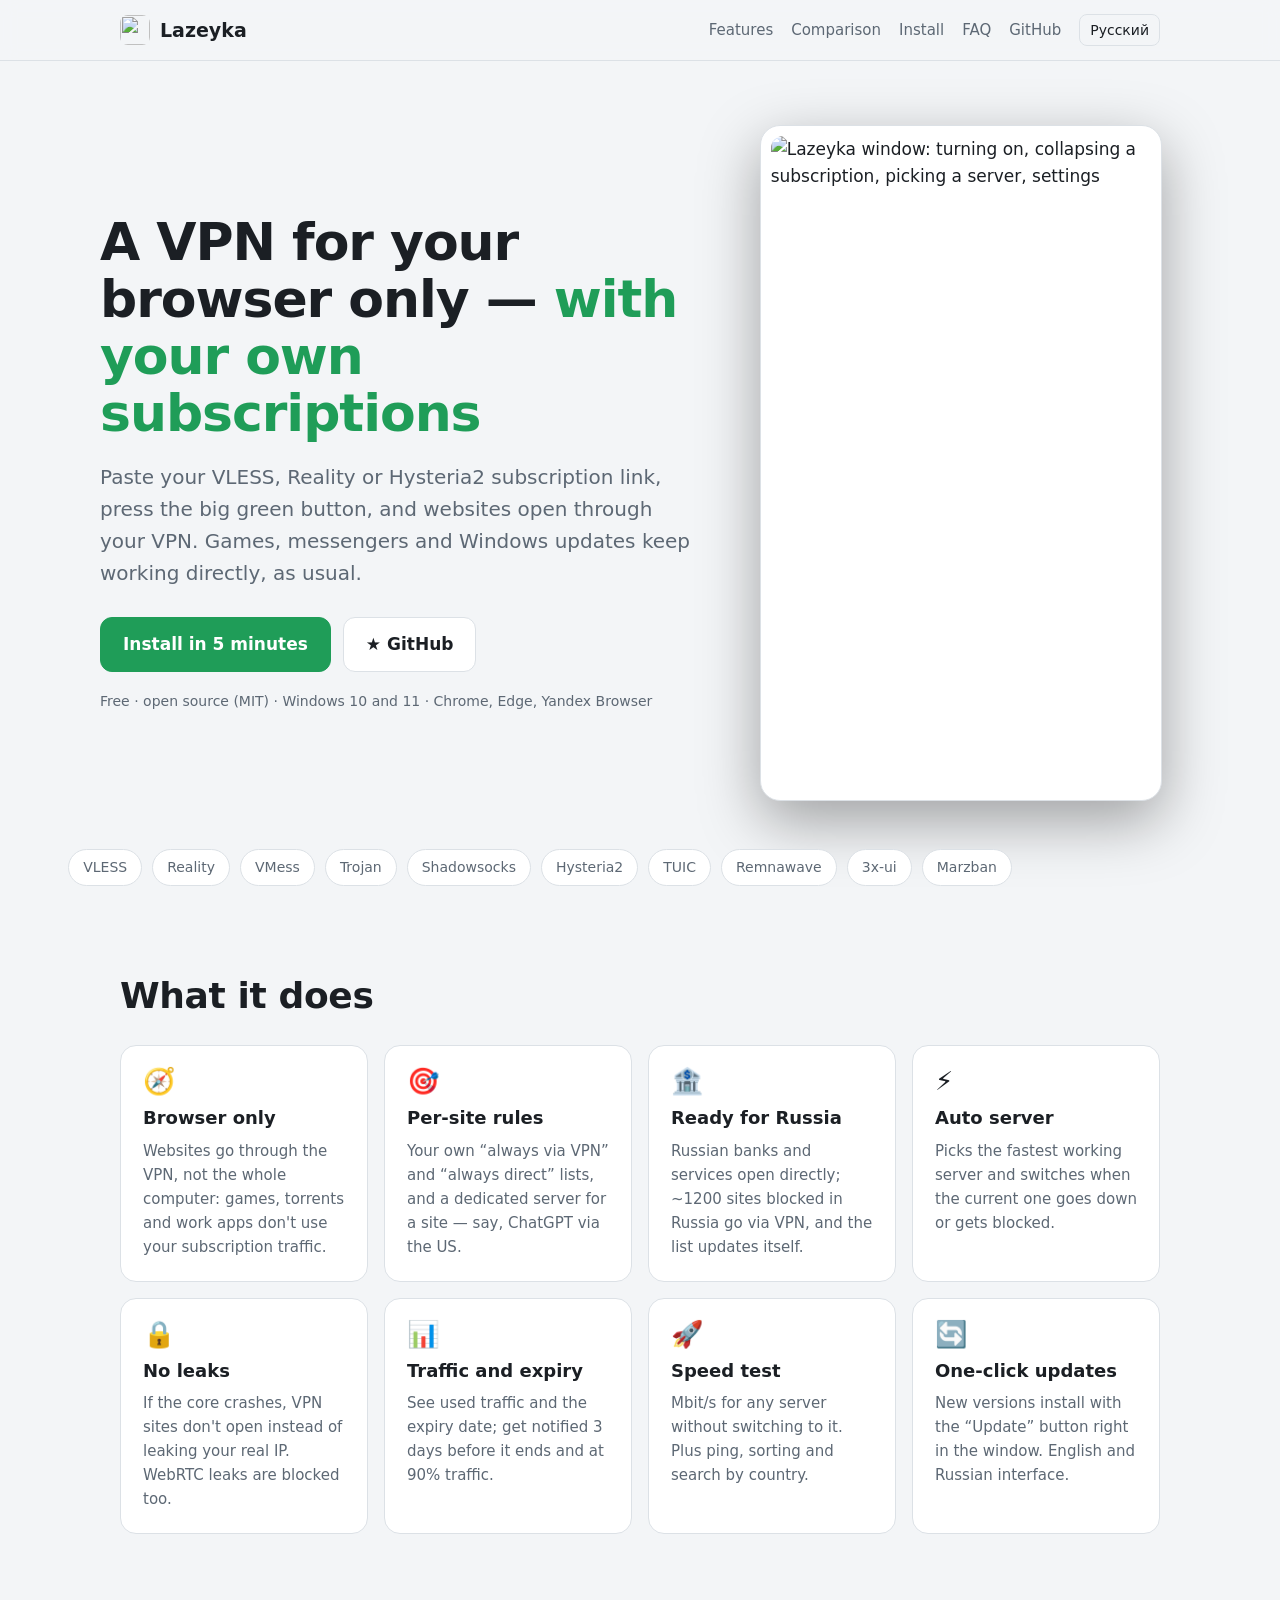
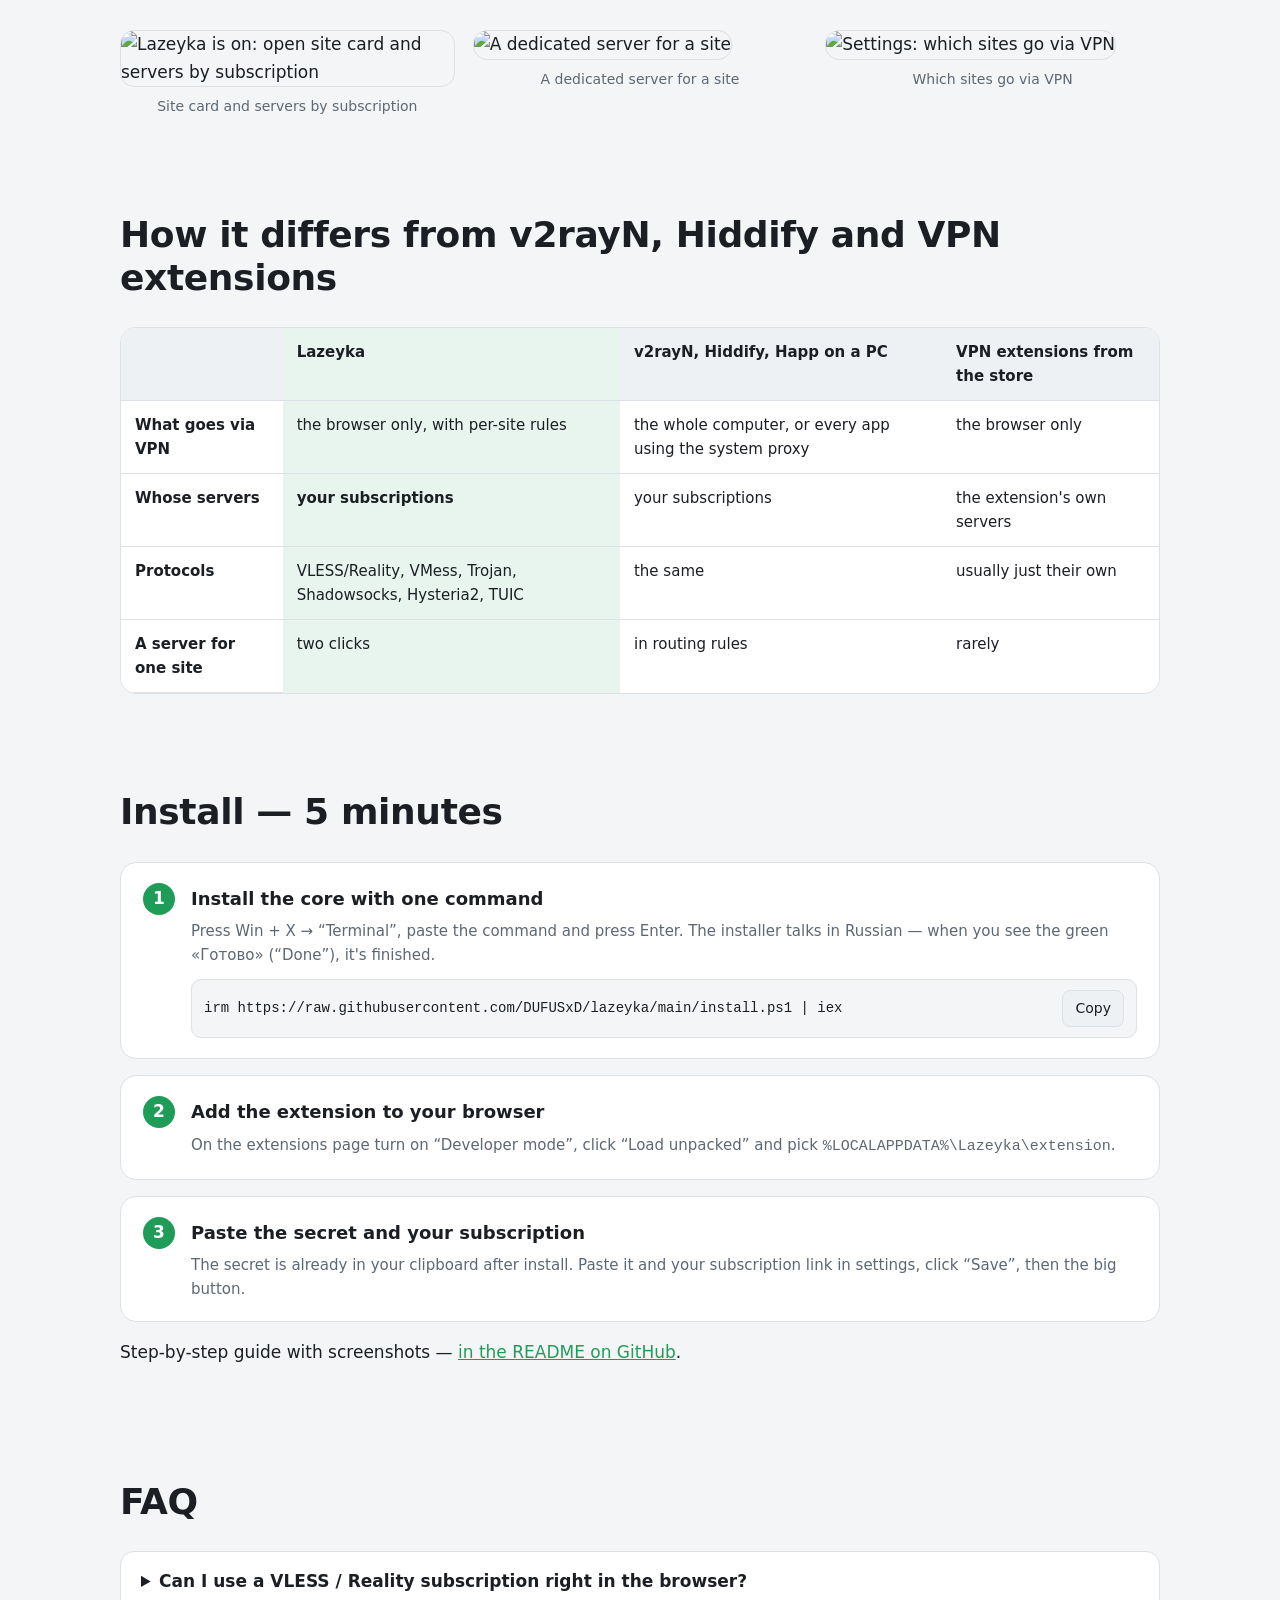
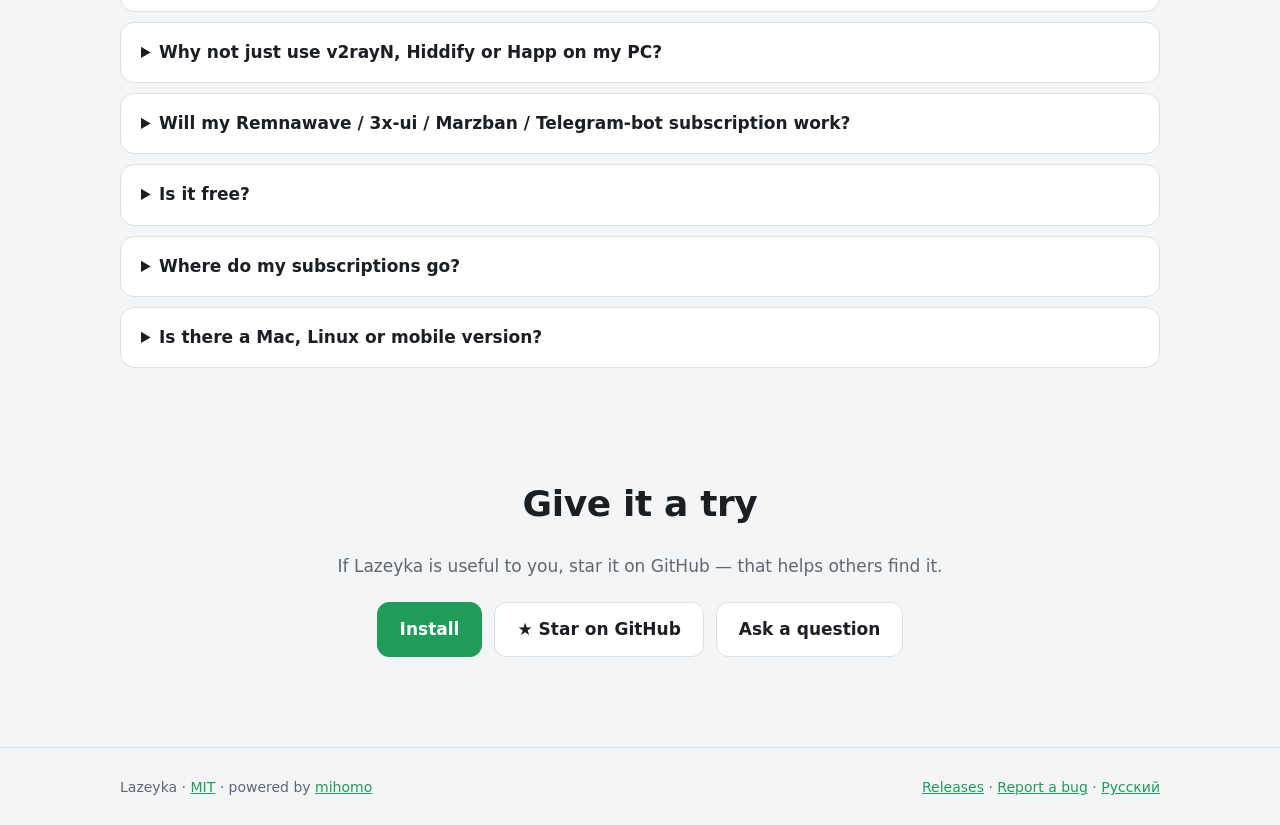
==== site/en/index.html @ 2f0a45fd "Витрина: сайт на GitHub Pages, README на английском, свежие скриншоты и GIF, лицензия MIT, формы для" ====
<!doctype html>
<html lang="en">
<head>
<meta charset="utf-8">
<meta name="viewport" content="width=device-width, initial-scale=1">
<title>Lazeyka — a browser-only VPN with your own VLESS, Reality, Hysteria2 subscriptions</title>
<meta name="description" content="Free extension for Chrome, Edge and Yandex Browser: a VPN for the browser only, through your own VLESS/Reality, VMess, Trojan, Shadowsocks or Hysteria2 subscription on the mihomo core, with per-site rules.">
<link rel="canonical" href="https://dufusxd.github.io/lazeyka/en/">
<link rel="alternate" hreflang="ru" href="https://dufusxd.github.io/lazeyka/">
<link rel="alternate" hreflang="en" href="https://dufusxd.github.io/lazeyka/en/">
<link rel="alternate" hreflang="x-default" href="https://dufusxd.github.io/lazeyka/">
<link rel="icon" href="../images/icon128.png">
<meta name="theme-color" content="#14171c">
<meta property="og:type" content="website">
<meta property="og:locale" content="en_US">
<meta property="og:site_name" content="Lazeyka">
<meta property="og:title" content="Lazeyka — a browser-only VPN with your own subscriptions">
<meta property="og:description" content="Paste your VLESS/Reality subscription link, press the button — websites go through your VPN while everything else on the computer stays direct.">
<meta property="og:url" content="https://dufusxd.github.io/lazeyka/en/">
<meta property="og:image" content="https://dufusxd.github.io/lazeyka/images/hero.png">
<meta name="twitter:card" content="summary_large_image">
<link rel="stylesheet" href="../style.css">
<script type="application/ld+json">
{
  "@context": "https://schema.org",
  "@type": "SoftwareApplication",
  "name": "Lazeyka",
  "alternateName": "Лазейка",
  "description": "A browser-only VPN through your own VLESS/Reality, VMess, Trojan, Shadowsocks and Hysteria2 subscriptions on the mihomo core, with per-site rules.",
  "applicationCategory": "BrowserApplication",
  "operatingSystem": "Windows 10, Windows 11",
  "url": "https://dufusxd.github.io/lazeyka/en/",
  "downloadUrl": "https://github.com/DUFUSxD/lazeyka",
  "license": "https://opensource.org/licenses/MIT",
  "inLanguage": ["en", "ru"],
  "offers": { "@type": "Offer", "price": "0", "priceCurrency": "USD" },
  "screenshot": "https://dufusxd.github.io/lazeyka/images/main-en.png"
}
</script>
<script type="application/ld+json">
{
  "@context": "https://schema.org",
  "@type": "FAQPage",
  "mainEntity": [
    { "@type": "Question", "name": "Can I use a VLESS / Reality subscription right in the browser?",
      "acceptedAnswer": { "@type": "Answer", "text": "Yes. Browsers can't speak VLESS, so a small mihomo core runs next to the browser and the Lazeyka extension controls it. One command to install, everything else in the extension window." } },
    { "@type": "Question", "name": "Why not just use v2rayN, Hiddify or Happ on my PC?",
      "acceptedAnswer": { "@type": "Answer", "text": "With Lazeyka only the browser goes through the VPN: games, torrents, Windows updates and work apps stay direct and don't use your subscription traffic, and you can pick a server per site." } },
    { "@type": "Question", "name": "Will my Remnawave / 3x-ui / Marzban subscription work?",
      "acceptedAnswer": { "@type": "Answer", "text": "Yes — any https:// subscription link in Clash/mihomo or base64 format. With a device limit, Lazeyka counts as a separate device." } },
    { "@type": "Question", "name": "Is it free?",
      "acceptedAnswer": { "@type": "Answer", "text": "Yes, Lazeyka is free and open source (MIT). You only pay for your subscription." } },
    { "@type": "Question", "name": "Where do my subscriptions go?",
      "acceptedAnswer": { "@type": "Answer", "text": "Nowhere: they stay in your browser and in the core on your computer. Lazeyka has no servers, accounts or telemetry." } }
  ]
}
</script>
</head>
<body>
<header class="top">
  <div class="wrap">
    <a class="brand" href="./"><img src="../images/icon128.png" alt="">Lazeyka</a>
    <nav class="nav" aria-label="Sections">
      <a href="#features">Features</a>
      <a href="#compare">Comparison</a>
      <a href="#install">Install</a>
      <a href="#faq">FAQ</a>
      <a href="https://github.com/DUFUSxD/lazeyka">GitHub</a>
    </nav>
    <a class="lang" href="../" hreflang="ru" lang="ru">Русский</a>
  </div>
</header>

<main>
  <div class="wrap hero">
    <div>
      <h1>A VPN for your browser only — <span>with your own subscriptions</span></h1>
      <p class="lead">Paste your VLESS, Reality or Hysteria2 subscription link, press the big green button, and websites open through your VPN. Games, messengers and Windows updates keep working directly, as usual.</p>
      <div class="cta">
        <a class="btn primary" href="#install">Install in 5 minutes</a>
        <a class="btn" href="https://github.com/DUFUSxD/lazeyka">★ GitHub</a>
      </div>
      <p class="facts">Free · open source (MIT) · Windows 10 and 11 · Chrome, Edge, Yandex Browser</p>
    </div>
    <div class="shot"><img src="../images/demo-en.gif" width="420" height="723" alt="Lazeyka window: turning on, collapsing a subscription, picking a server, settings"></div>
  </div>

  <ul class="wrap protocols" aria-label="Supported">
    <li>VLESS</li><li>Reality</li><li>VMess</li><li>Trojan</li><li>Shadowsocks</li><li>Hysteria2</li><li>TUIC</li>
    <li>Remnawave</li><li>3x-ui</li><li>Marzban</li>
  </ul>

  <section id="features">
    <div class="wrap">
      <h2>What it does</h2>
      <div class="grid">
        <div class="card"><div class="ico">🧭</div><h3>Browser only</h3><p>Websites go through the VPN, not the whole computer: games, torrents and work apps don't use your subscription traffic.</p></div>
        <div class="card"><div class="ico">🎯</div><h3>Per-site rules</h3><p>Your own “always via VPN” and “always direct” lists, and a dedicated server for a site — say, ChatGPT via the US.</p></div>
        <div class="card"><div class="ico">🏦</div><h3>Ready for Russia</h3><p>Russian banks and services open directly; ~1200 sites blocked in Russia go via VPN, and the list updates itself.</p></div>
        <div class="card"><div class="ico">⚡</div><h3>Auto server</h3><p>Picks the fastest working server and switches when the current one goes down or gets blocked.</p></div>
        <div class="card"><div class="ico">🔒</div><h3>No leaks</h3><p>If the core crashes, VPN sites don't open instead of leaking your real IP. WebRTC leaks are blocked too.</p></div>
        <div class="card"><div class="ico">📊</div><h3>Traffic and expiry</h3><p>See used traffic and the expiry date; get notified 3 days before it ends and at 90% traffic.</p></div>
        <div class="card"><div class="ico">🚀</div><h3>Speed test</h3><p>Mbit/s for any server without switching to it. Plus ping, sorting and search by country.</p></div>
        <div class="card"><div class="ico">🔄</div><h3>One-click updates</h3><p>New versions install with the “Update” button right in the window. English and Russian interface.</p></div>
      </div>
    </div>
  </section>

  <section>
    <div class="wrap gallery">
      <figure><img src="../images/main-en.png" width="720" height="1300" alt="Lazeyka is on: open site card and servers by subscription" loading="lazy"><figcaption>Site card and servers by subscription</figcaption></figure>
      <figure><img src="../images/site-server-en.png" width="720" height="1300" alt="A dedicated server for a site" loading="lazy"><figcaption>A dedicated server for a site</figcaption></figure>
      <figure><img src="../images/settings-rules-en.png" width="720" height="1210" alt="Settings: which sites go via VPN" loading="lazy"><figcaption>Which sites go via VPN</figcaption></figure>
    </div>
  </section>

  <section id="compare">
    <div class="wrap">
      <h2>How it differs from v2rayN, Hiddify and VPN extensions</h2>
      <div class="table-wrap">
        <table>
          <thead><tr><th></th><th>Lazeyka</th><th>v2rayN, Hiddify, Happ on a PC</th><th>VPN extensions from the store</th></tr></thead>
          <tbody>
            <tr><th>What goes via VPN</th><td>the browser only, with per-site rules</td><td>the whole computer, or every app using the system proxy</td><td>the browser only</td></tr>
            <tr><th>Whose servers</th><td><b>your subscriptions</b></td><td>your subscriptions</td><td>the extension's own servers</td></tr>
            <tr><th>Protocols</th><td>VLESS/Reality, VMess, Trojan, Shadowsocks, Hysteria2, TUIC</td><td>the same</td><td>usually just their own</td></tr>
            <tr><th>A server for one site</th><td>two clicks</td><td>in routing rules</td><td>rarely</td></tr>
          </tbody>
        </table>
      </div>
    </div>
  </section>

  <section id="install">
    <div class="wrap">
      <h2>Install — 5 minutes</h2>
      <ol class="steps">
        <li><h3>Install the core with one command</h3><p>Press Win + X → “Terminal”, paste the command and press Enter. The installer talks in Russian — when you see the green «Готово» (“Done”), it's finished.</p>
          <div class="cmd"><code id="cmd">irm https://raw.githubusercontent.com/DUFUSxD/lazeyka/main/install.ps1 | iex</code><button type="button" data-copy="cmd">Copy</button></div></li>
        <li><h3>Add the extension to your browser</h3><p>On the extensions page turn on “Developer mode”, click “Load unpacked” and pick <code>%LOCALAPPDATA%\Lazeyka\extension</code>.</p></li>
        <li><h3>Paste the secret and your subscription</h3><p>The secret is already in your clipboard after install. Paste it and your subscription link in settings, click “Save”, then the big button.</p></li>
      </ol>
      <p>Step-by-step guide with screenshots — <a href="https://github.com/DUFUSxD/lazeyka/blob/main/README.en.md#install--5-minutes">in the README on GitHub</a>.</p>
    </div>
  </section>

  <section id="faq" class="faq">
    <div class="wrap">
      <h2>FAQ</h2>
      <details><summary>Can I use a VLESS / Reality subscription right in the browser?</summary><p>Yes. Browsers can't speak VLESS — extensions only get HTTP and SOCKS proxies — so a small mihomo core runs next to the browser and Lazeyka controls it. One command to install, everything else in the extension window.</p></details>
      <details><summary>Why not just use v2rayN, Hiddify or Happ on my PC?</summary><p>With Lazeyka only the browser goes through the VPN: games, torrents, Windows updates and work apps stay direct and don't eat your subscription traffic, and you can pick a server per site.</p></details>
      <details><summary>Will my Remnawave / 3x-ui / Marzban / Telegram-bot subscription work?</summary><p>Yes — any https:// subscription link in Clash/mihomo (YAML) format or as a base64 list of keys. With a device limit, Lazeyka counts as a separate device, like a phone.</p></details>
      <details><summary>Is it free?</summary><p>Yes, Lazeyka is free and open source (MIT). You only pay for your subscription to whoever provides it.</p></details>
      <details><summary>Where do my subscriptions go?</summary><p>Nowhere: they stay in your browser and in the core on your computer. Lazeyka has no servers, accounts or telemetry.</p></details>
      <details><summary>Is there a Mac, Linux or mobile version?</summary><p>Not yet — Windows 10/11 and Chromium browsers only: Chrome, Edge, Yandex Browser, Brave.</p></details>
    </div>
  </section>

  <div class="wrap final">
    <h2>Give it a try</h2>
    <p>If Lazeyka is useful to you, star it on GitHub — that helps others find it.</p>
    <div class="cta">
      <a class="btn primary" href="#install">Install</a>
      <a class="btn" href="https://github.com/DUFUSxD/lazeyka">★ Star on GitHub</a>
      <a class="btn" href="https://github.com/DUFUSxD/lazeyka/discussions">Ask a question</a>
    </div>
  </div>
</main>

<footer>
  <div class="wrap">
    <span>Lazeyka · <a href="https://github.com/DUFUSxD/lazeyka/blob/main/LICENSE">MIT</a> · powered by <a href="https://github.com/MetaCubeX/mihomo">mihomo</a></span>
    <span><a href="https://github.com/DUFUSxD/lazeyka/releases">Releases</a> · <a href="https://github.com/DUFUSxD/lazeyka/issues">Report a bug</a> · <a href="../" hreflang="ru">Русский</a></span>
  </div>
</footer>
<script>
  for (const b of document.querySelectorAll('[data-copy]')) {
    b.onclick = () => navigator.clipboard.writeText(document.getElementById(b.dataset.copy).textContent)
      .then(() => { b.textContent = 'Copied ✓'; setTimeout(() => { b.textContent = 'Copy'; }, 2000); });
  }
</script>
</body>
</html>
---- site/style.css ----
/* Сайт проекта (GitHub Pages). Цвета — те же, что в окне расширения. */
:root {
  --bg: #14171c; --card: #1d2229; --card-2: #252b33; --text: #e9ecef; --muted: #98a2ad; --border: #2e353e;
  --accent: #2fb36b; --accent-2: #1f8f52; --accent-soft: rgba(47, 179, 107, .14); --warn: #f0b44c;
  color-scheme: dark;
}
@media (prefers-color-scheme: light) {
  :root {
    --bg: #f3f5f7; --card: #fff; --card-2: #eef1f4; --text: #1b1f24; --muted: #5d6874; --border: #dce1e6;
    --accent: #1f9d58; --accent-2: #17804a; --accent-soft: rgba(31, 157, 88, .1); --warn: #a86b00;
    color-scheme: light;
  }
}
* { box-sizing: border-box; }
html { scroll-behavior: smooth; }
body { margin: 0; background: var(--bg); color: var(--text); font: 17px/1.6 system-ui, "Segoe UI", Roboto, sans-serif; }
a { color: var(--accent); }
img { max-width: 100%; height: auto; }
code, pre { font-family: ui-monospace, Consolas, monospace; }
.wrap { max-width: 1080px; margin: 0 auto; padding: 0 20px; }

.top { position: sticky; top: 0; z-index: 5; background: color-mix(in srgb, var(--bg) 88%, transparent); backdrop-filter: blur(8px); border-bottom: 1px solid var(--border); }
.top .wrap { display: flex; align-items: center; gap: 18px; height: 60px; }
.brand { display: flex; align-items: center; gap: 10px; color: var(--text); font-weight: 700; font-size: 19px; text-decoration: none; }
.brand img { width: 30px; height: 30px; border-radius: 8px; }
.nav { display: flex; gap: 18px; margin-left: auto; font-size: 15px; }
.nav a { color: var(--muted); text-decoration: none; }
.nav a:hover { color: var(--text); }
.lang { font-size: 14px; padding: 4px 10px; border: 1px solid var(--border); border-radius: 8px; color: var(--text); text-decoration: none; }
@media (max-width: 760px) { .nav { display: none; } .lang { margin-left: auto; } }

.hero { display: grid; grid-template-columns: minmax(0, 1.15fr) minmax(0, .85fr); gap: 48px; align-items: center; padding: 64px 0 40px; }
.hero h1 { margin: 0 0 18px; font-size: clamp(32px, 5vw, 52px); line-height: 1.1; letter-spacing: -.02em; }
.hero h1 span { color: var(--accent); }
.lead { margin: 0 0 28px; font-size: 20px; color: var(--muted); }
.cta { display: flex; flex-wrap: wrap; gap: 12px; margin-bottom: 18px; }
.btn { display: inline-flex; align-items: center; gap: 8px; padding: 13px 22px; border-radius: 12px; font-weight: 600; text-decoration: none; border: 1px solid var(--border); color: var(--text); background: var(--card); }
.btn.primary { background: var(--accent); border-color: var(--accent); color: #fff; }
.btn.primary:hover { background: var(--accent-2); }
.btn:hover { border-color: var(--accent); }
.facts { margin: 0; font-size: 14px; color: var(--muted); }
.shot { justify-self: center; padding: 10px; border-radius: 20px; background: var(--card); border: 1px solid var(--border); box-shadow: 0 20px 60px rgba(0, 0, 0, .35); }
.shot img { display: block; border-radius: 12px; width: 380px; }
@media (max-width: 860px) { .hero { grid-template-columns: minmax(0, 1fr); padding-top: 36px; } .shot img { width: 100%; max-width: 380px; } }

.protocols { display: flex; flex-wrap: wrap; justify-content: center; gap: 10px; padding: 8px 0 40px; margin: 0; list-style: none; }
.protocols li { padding: 6px 14px; border-radius: 999px; background: var(--card); border: 1px solid var(--border); font-size: 14px; color: var(--muted); }

section { padding: 48px 0; }
h2 { margin: 0 0 28px; font-size: clamp(26px, 3.4vw, 36px); line-height: 1.2; letter-spacing: -.01em; }
.grid { display: grid; grid-template-columns: repeat(auto-fill, minmax(240px, 1fr)); gap: 16px; }
.card { padding: 22px; border-radius: 16px; background: var(--card); border: 1px solid var(--border); }
.card h3 { margin: 10px 0 6px; font-size: 18px; }
.card p { margin: 0; font-size: 15px; color: var(--muted); }
.ico { font-size: 26px; line-height: 1; }

.gallery { display: grid; grid-template-columns: repeat(3, 1fr); gap: 18px; align-items: start; }
.gallery figure { margin: 0; }
.gallery img { border-radius: 14px; border: 1px solid var(--border); }
.gallery figcaption { margin-top: 8px; font-size: 14px; color: var(--muted); text-align: center; }
@media (max-width: 760px) { .gallery { grid-template-columns: 1fr; max-width: 380px; margin: 0 auto; } }

.table-wrap { overflow-x: auto; border-radius: 16px; border: 1px solid var(--border); }
table { width: 100%; border-collapse: collapse; font-size: 15px; background: var(--card); }
th, td { padding: 12px 14px; text-align: left; vertical-align: top; border-bottom: 1px solid var(--border); }
thead th { background: var(--card-2); }
td:nth-child(2), th:nth-child(2) { background: var(--accent-soft); }
tr:last-child td { border-bottom: 0; }

.steps { counter-reset: s; display: grid; grid-template-columns: minmax(0, 1fr); gap: 16px; padding: 0; margin: 0; list-style: none; }
.steps p code { overflow-wrap: anywhere; }
.steps li { counter-increment: s; position: relative; padding: 20px 22px 20px 70px; border-radius: 16px; background: var(--card); border: 1px solid var(--border); }
.steps li::before { content: counter(s); position: absolute; left: 22px; top: 20px; width: 32px; height: 32px; border-radius: 50%; display: grid; place-items: center; background: var(--accent); color: #fff; font-weight: 700; }
.steps h3 { margin: 2px 0 6px; font-size: 18px; }
.steps p { margin: 0; color: var(--muted); font-size: 15px; }
.cmd { display: flex; align-items: center; gap: 10px; margin-top: 12px; padding: 10px 12px; border-radius: 10px; background: var(--bg); border: 1px solid var(--border); }
.cmd code { flex: 1; min-width: 0; overflow-x: auto; white-space: nowrap; font-size: 14px; }
.cmd button { flex: none; padding: 6px 12px; border-radius: 8px; border: 1px solid var(--border); background: var(--card-2); color: var(--text); font: inherit; font-size: 14px; cursor: pointer; }
.cmd button:hover { border-color: var(--accent); }

.faq details { padding: 16px 20px; border-radius: 14px; background: var(--card); border: 1px solid var(--border); margin-bottom: 10px; }
.faq summary { cursor: pointer; font-weight: 600; }
.faq details p { margin: 10px 0 0; color: var(--muted); font-size: 15px; }

.final { text-align: center; padding: 56px 0 72px; }
.final p { color: var(--muted); margin: 0 0 22px; }
.final .cta { justify-content: center; }
footer { padding: 28px 0; border-top: 1px solid var(--border); font-size: 14px; color: var(--muted); }
footer .wrap { display: flex; flex-wrap: wrap; gap: 8px 20px; justify-content: space-between; }
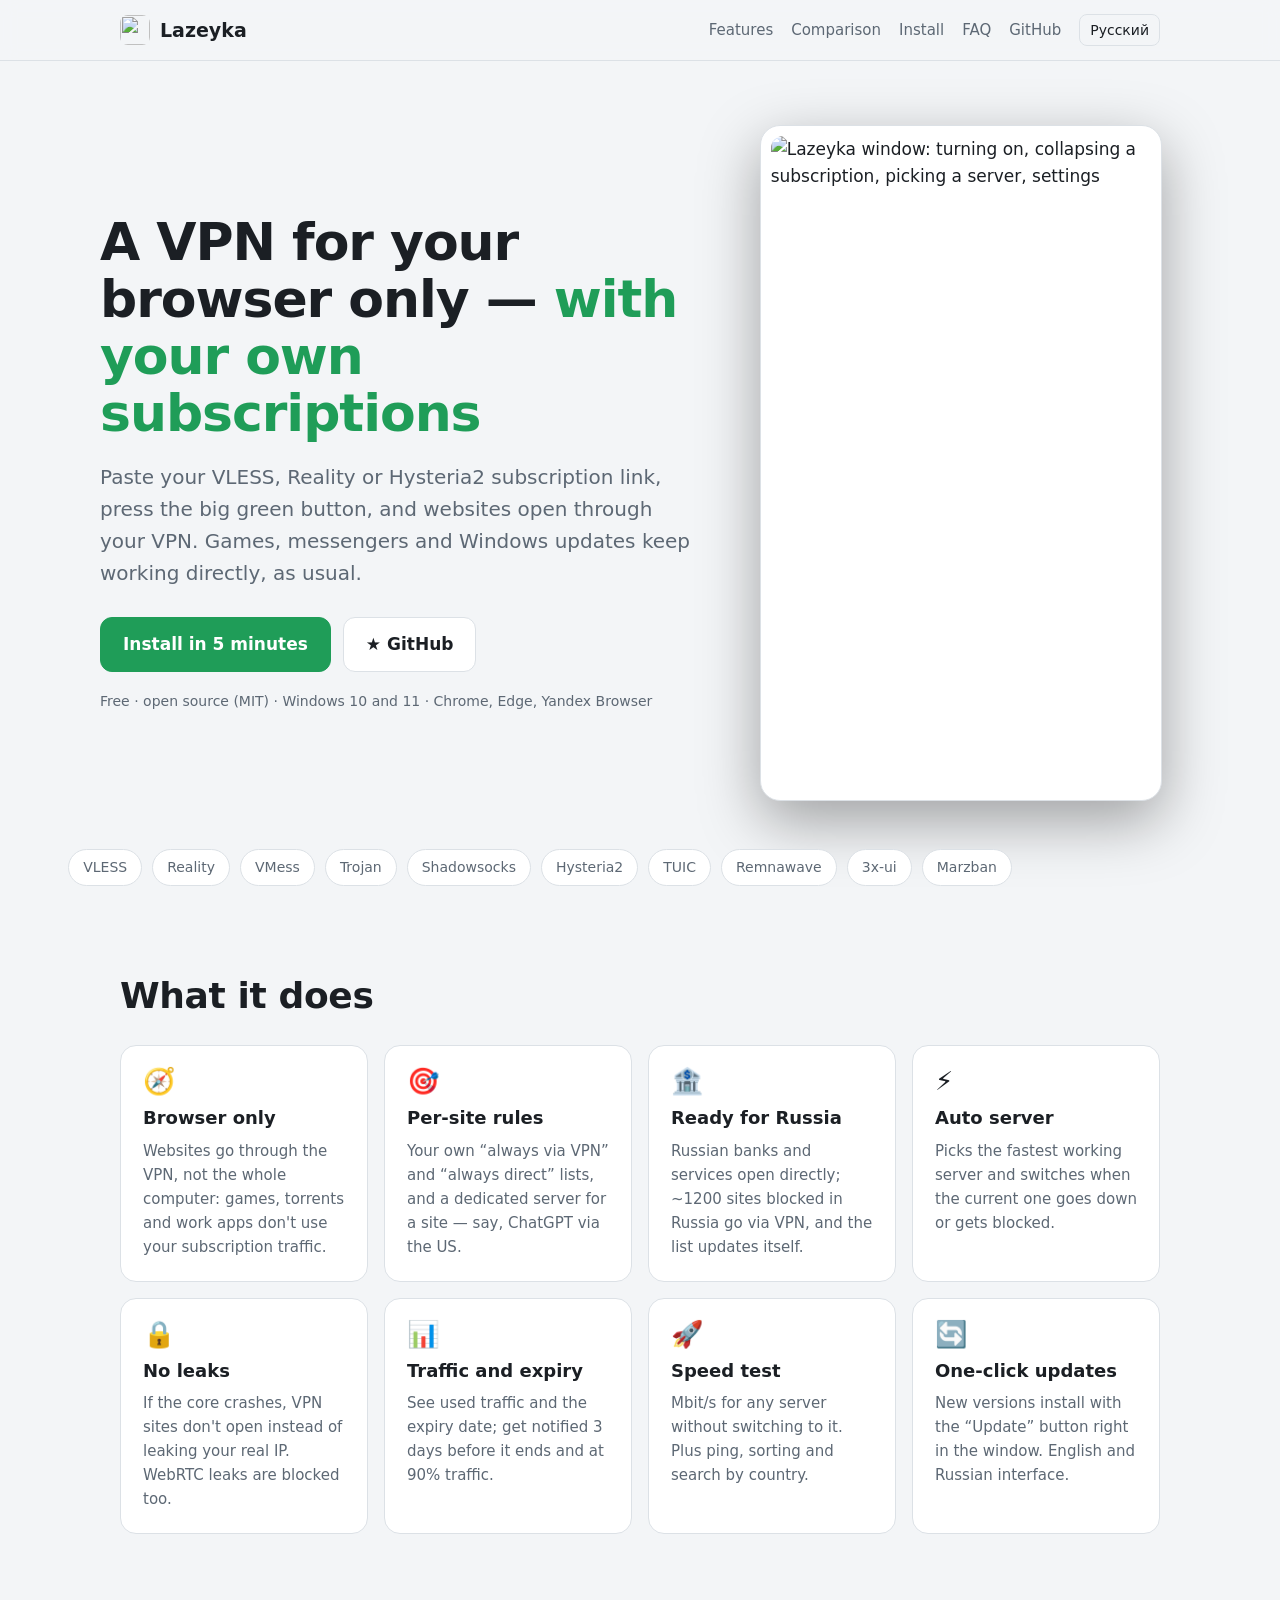
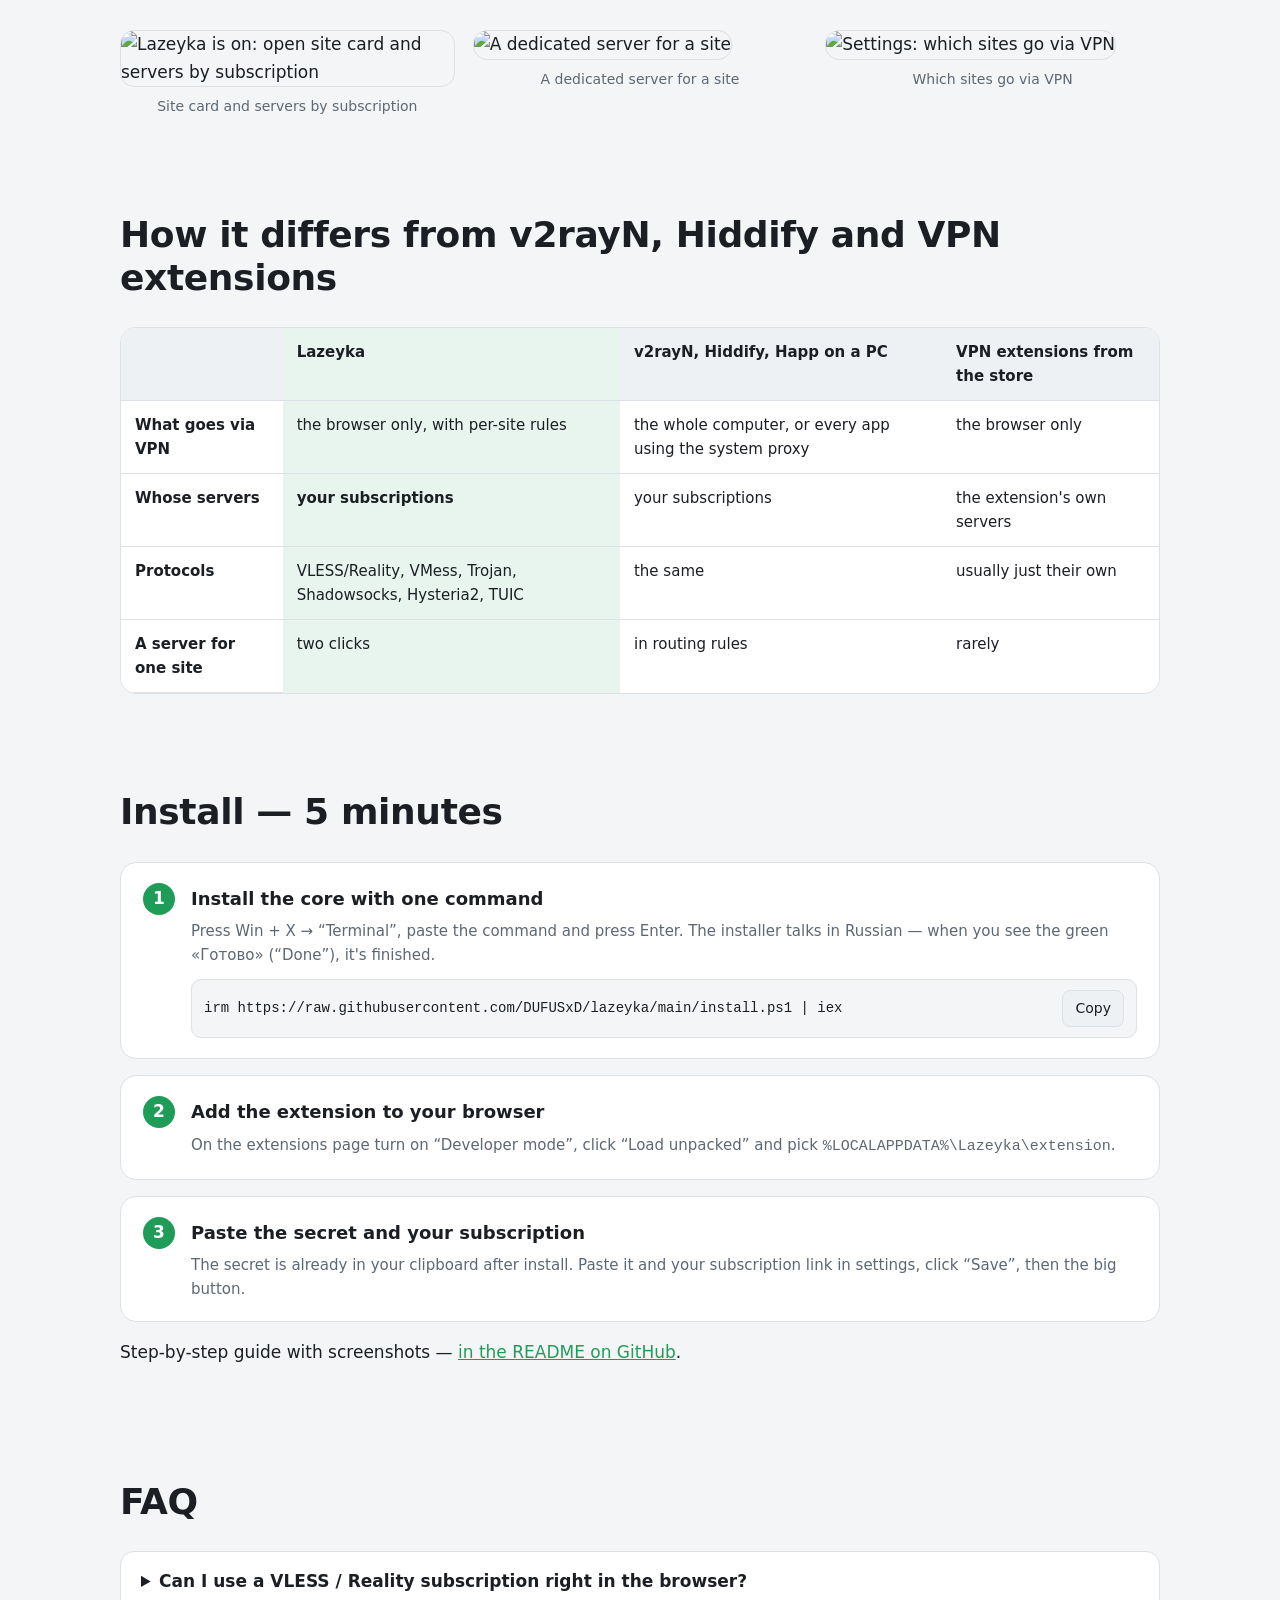
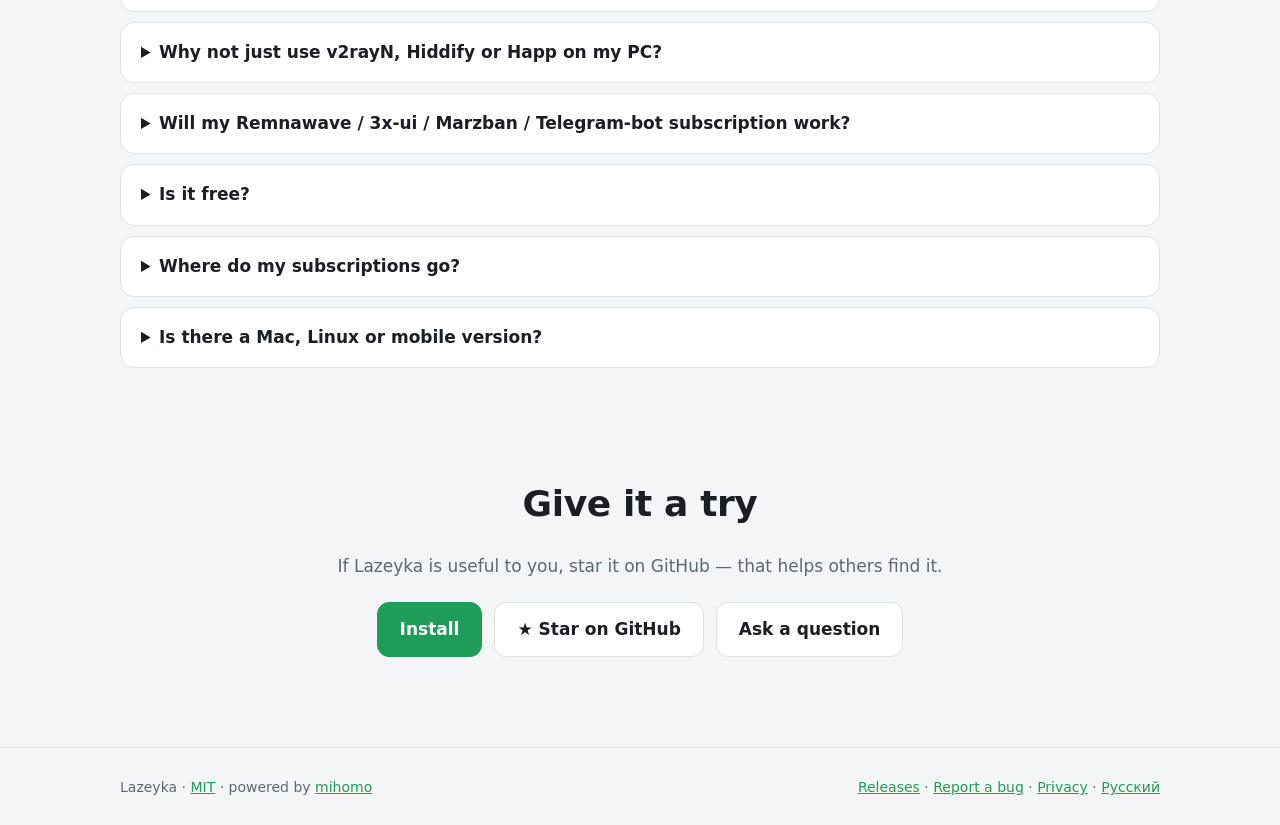
==== commit e7782b74: "1.7.0: подготовка к магазинам расширений — режим установки из магазина, установка только ядра, полит" ====
--- a/site/en/index.html
+++ b/site/en/index.html
@@ -170,7 +170,7 @@
 <footer>
   <div class="wrap">
     <span>Lazeyka · <a href="https://github.com/DUFUSxD/lazeyka/blob/main/LICENSE">MIT</a> · powered by <a href="https://github.com/MetaCubeX/mihomo">mihomo</a></span>
-    <span><a href="https://github.com/DUFUSxD/lazeyka/releases">Releases</a> · <a href="https://github.com/DUFUSxD/lazeyka/issues">Report a bug</a> · <a href="../" hreflang="ru">Русский</a></span>
+    <span><a href="https://github.com/DUFUSxD/lazeyka/releases">Releases</a> · <a href="https://github.com/DUFUSxD/lazeyka/issues">Report a bug</a> · <a href="privacy.html">Privacy</a> · <a href="../" hreflang="ru">Русский</a></span>
   </div>
 </footer>
 <script>
--- a/site/style.css
+++ b/site/style.css
@@ -85,5 +85,11 @@
 .final { text-align: center; padding: 56px 0 72px; }
 .final p { color: var(--muted); margin: 0 0 22px; }
 .final .cta { justify-content: center; }
+.doc { max-width: 780px; padding-top: 40px; padding-bottom: 56px; }
+.doc h1 { font-size: clamp(30px, 4vw, 42px); line-height: 1.15; margin: 0 0 10px; }
+.doc h2 { font-size: 22px; margin: 34px 0 10px; }
+.doc li { margin: 6px 0; }
+.doc code { overflow-wrap: anywhere; }
+.muted { color: var(--muted); }
 footer { padding: 28px 0; border-top: 1px solid var(--border); font-size: 14px; color: var(--muted); }
 footer .wrap { display: flex; flex-wrap: wrap; gap: 8px 20px; justify-content: space-between; }
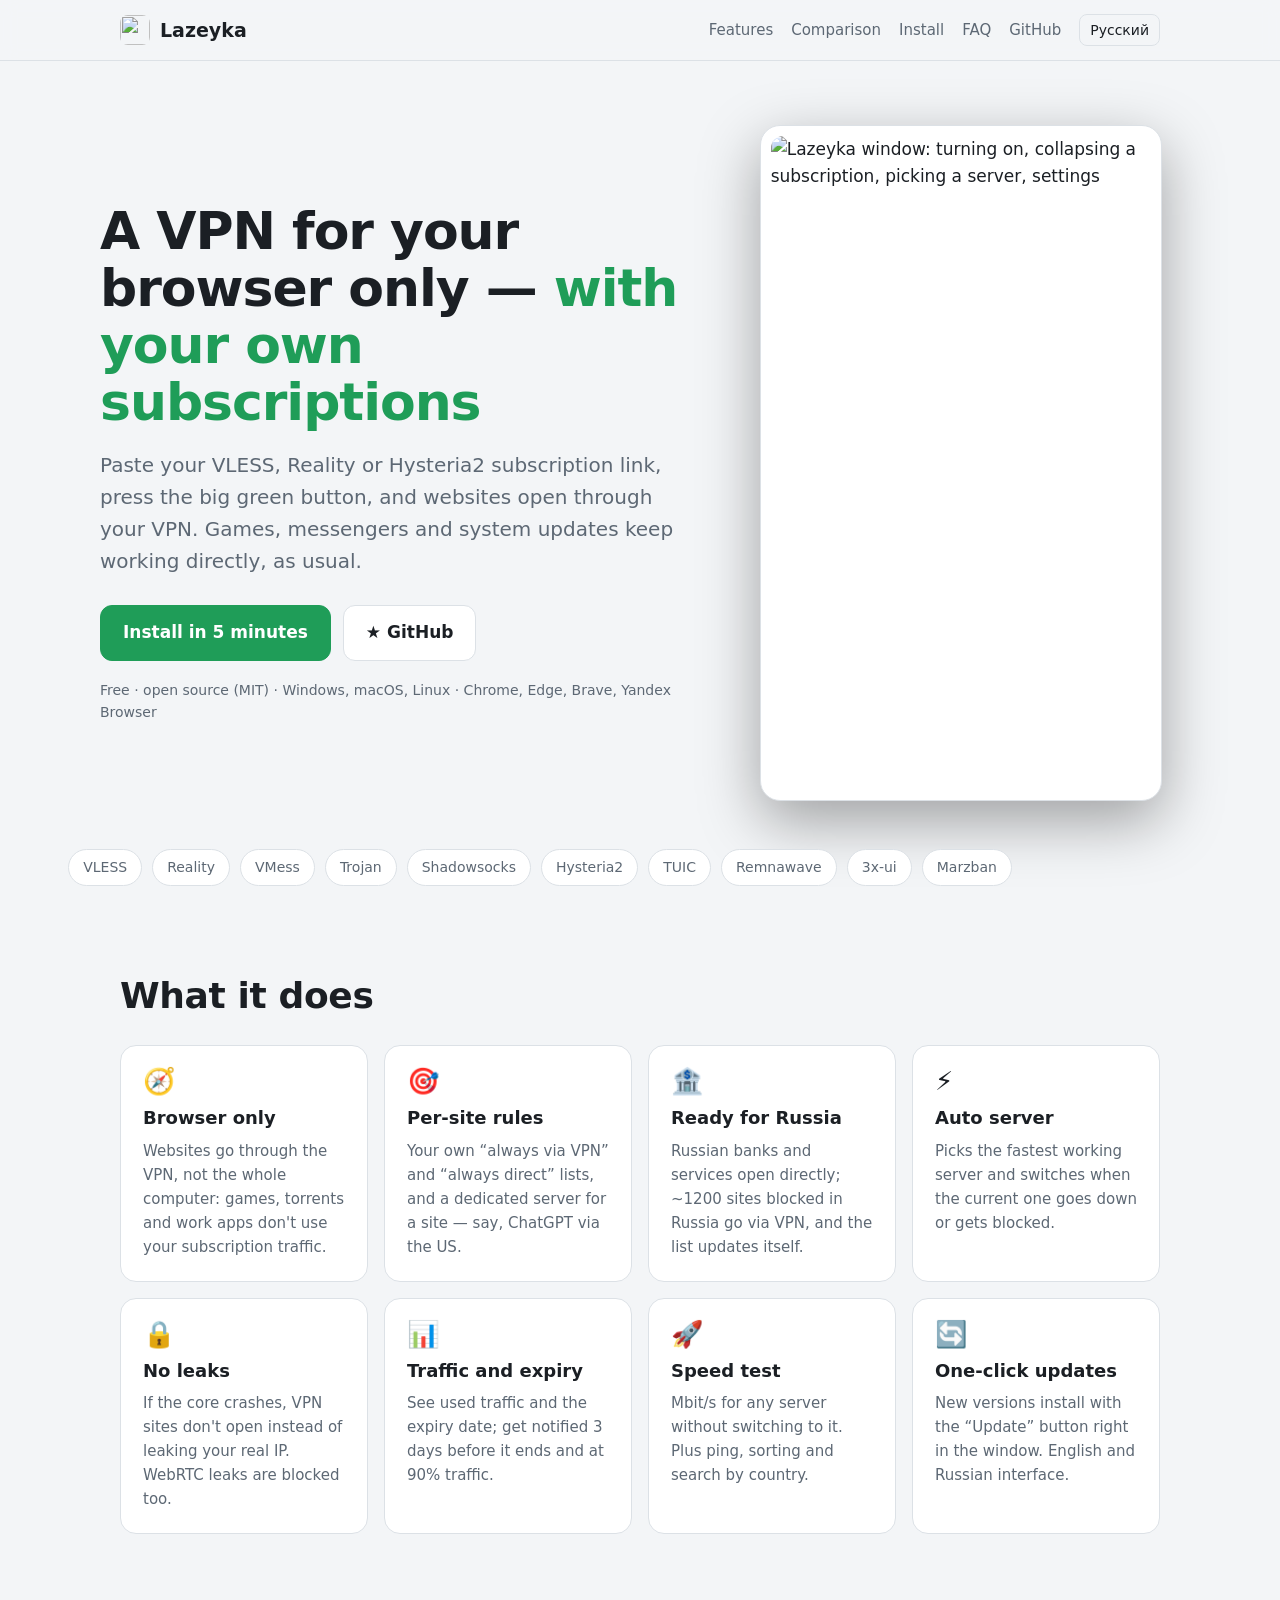
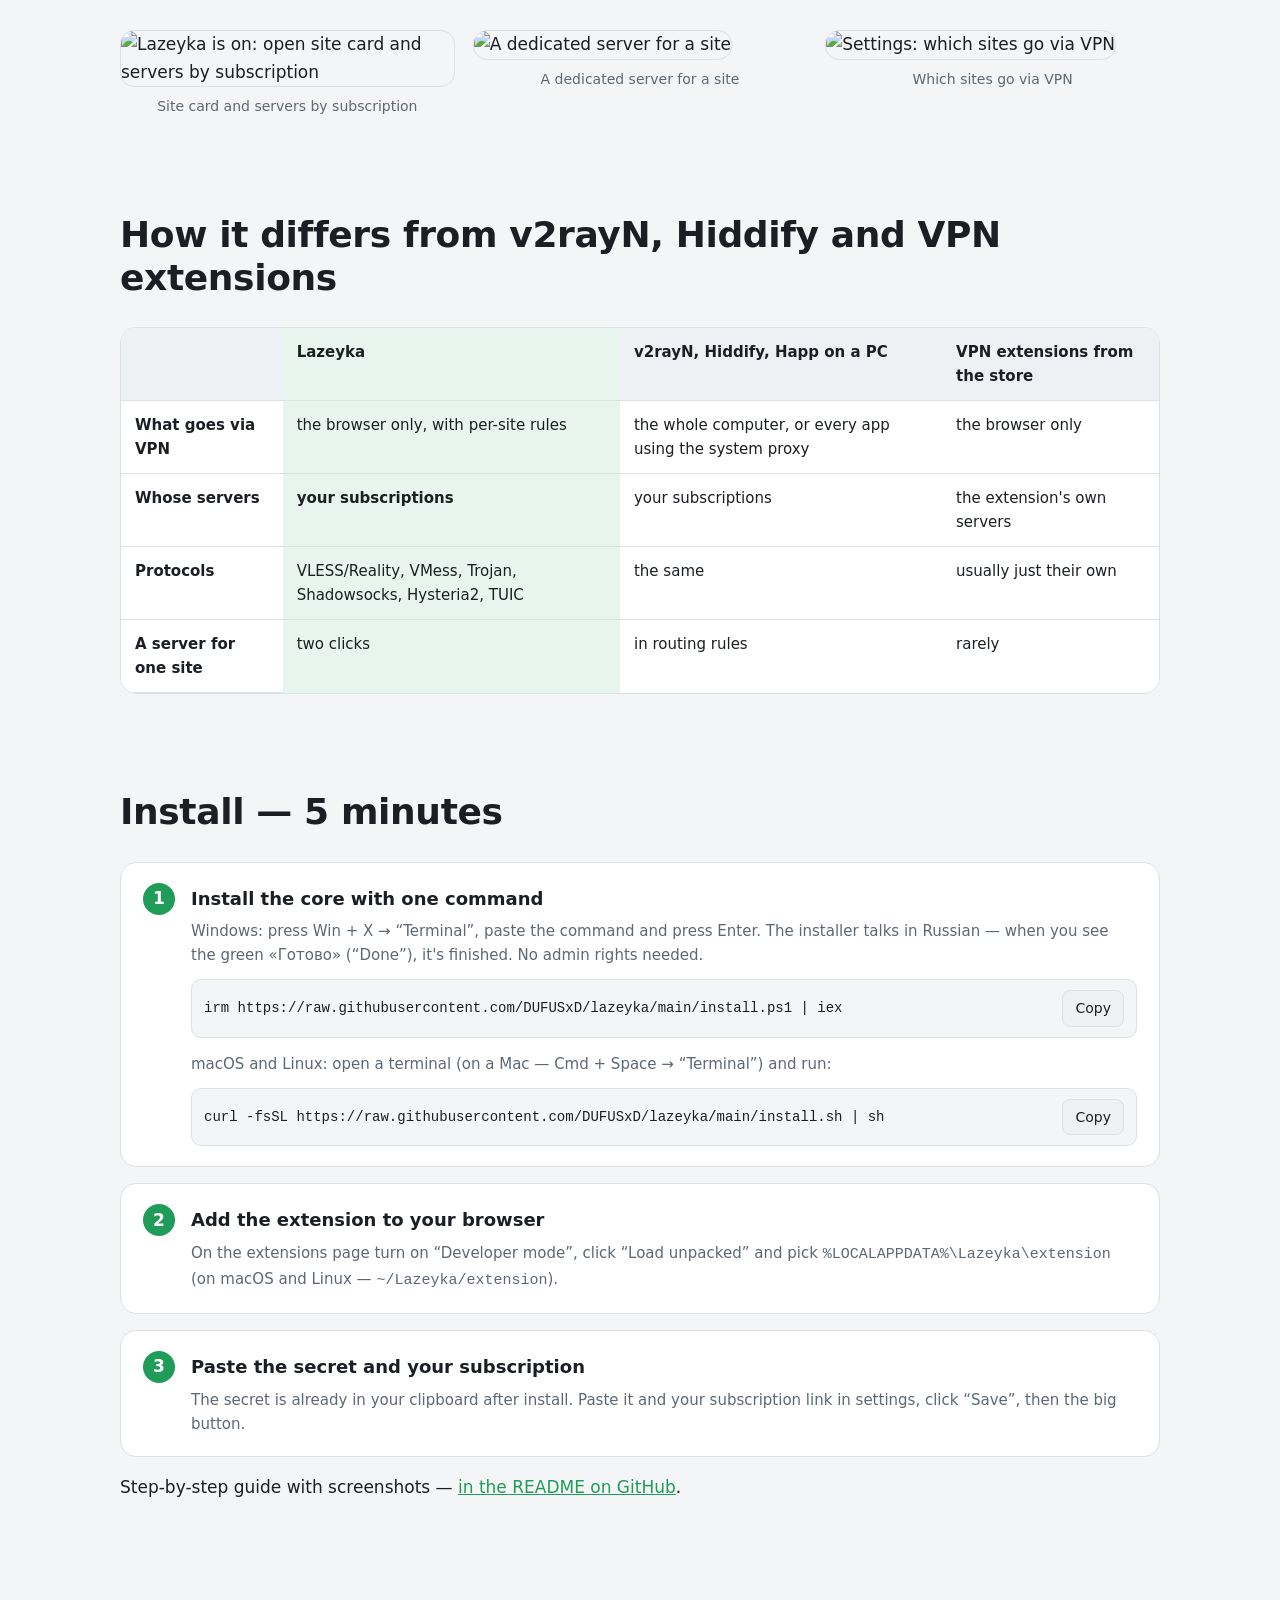
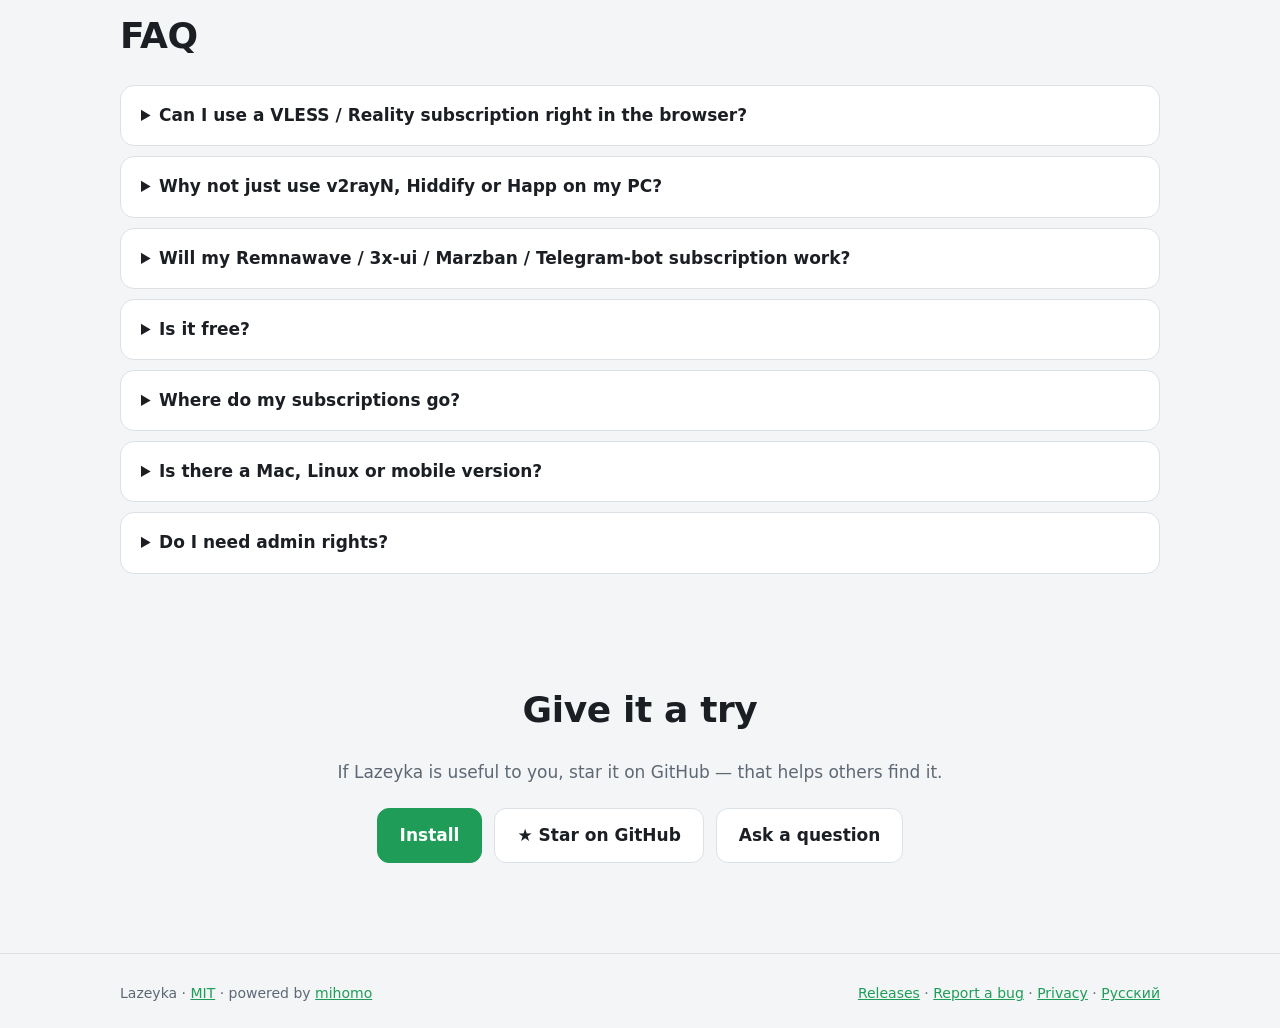
==== commit 0934a778: "CI: ждать готовности service worker; x-device-os по системе; сайт, политика, форма ошибки и тексты м" ====
--- a/site/en/index.html
+++ b/site/en/index.html
@@ -28,7 +28,7 @@
   "alternateName": "Лазейка",
   "description": "A browser-only VPN through your own VLESS/Reality, VMess, Trojan, Shadowsocks and Hysteria2 subscriptions on the mihomo core, with per-site rules.",
   "applicationCategory": "BrowserApplication",
-  "operatingSystem": "Windows 10, Windows 11",
+  "operatingSystem": "Windows 10, Windows 11, macOS, Linux",
   "url": "https://dufusxd.github.io/lazeyka/en/",
   "downloadUrl": "https://github.com/DUFUSxD/lazeyka",
   "license": "https://opensource.org/licenses/MIT",
@@ -45,7 +45,7 @@
     { "@type": "Question", "name": "Can I use a VLESS / Reality subscription right in the browser?",
       "acceptedAnswer": { "@type": "Answer", "text": "Yes. Browsers can't speak VLESS, so a small mihomo core runs next to the browser and the Lazeyka extension controls it. One command to install, everything else in the extension window." } },
     { "@type": "Question", "name": "Why not just use v2rayN, Hiddify or Happ on my PC?",
-      "acceptedAnswer": { "@type": "Answer", "text": "With Lazeyka only the browser goes through the VPN: games, torrents, Windows updates and work apps stay direct and don't use your subscription traffic, and you can pick a server per site." } },
+      "acceptedAnswer": { "@type": "Answer", "text": "With Lazeyka only the browser goes through the VPN: games, torrents, system updates and work apps stay direct and don't use your subscription traffic, and you can pick a server per site." } },
     { "@type": "Question", "name": "Will my Remnawave / 3x-ui / Marzban subscription work?",
       "acceptedAnswer": { "@type": "Answer", "text": "Yes — any https:// subscription link in Clash/mihomo or base64 format. With a device limit, Lazeyka counts as a separate device." } },
     { "@type": "Question", "name": "Is it free?",
@@ -75,12 +75,12 @@
   <div class="wrap hero">
     <div>
       <h1>A VPN for your browser only — <span>with your own subscriptions</span></h1>
-      <p class="lead">Paste your VLESS, Reality or Hysteria2 subscription link, press the big green button, and websites open through your VPN. Games, messengers and Windows updates keep working directly, as usual.</p>
+      <p class="lead">Paste your VLESS, Reality or Hysteria2 subscription link, press the big green button, and websites open through your VPN. Games, messengers and system updates keep working directly, as usual.</p>
       <div class="cta">
         <a class="btn primary" href="#install">Install in 5 minutes</a>
         <a class="btn" href="https://github.com/DUFUSxD/lazeyka">★ GitHub</a>
       </div>
-      <p class="facts">Free · open source (MIT) · Windows 10 and 11 · Chrome, Edge, Yandex Browser</p>
+      <p class="facts">Free · open source (MIT) · Windows, macOS, Linux · Chrome, Edge, Brave, Yandex Browser</p>
     </div>
     <div class="shot"><img src="../images/demo-en.gif" width="420" height="723" alt="Lazeyka window: turning on, collapsing a subscription, picking a server, settings"></div>
   </div>
@@ -135,9 +135,11 @@
     <div class="wrap">
       <h2>Install — 5 minutes</h2>
       <ol class="steps">
-        <li><h3>Install the core with one command</h3><p>Press Win + X → “Terminal”, paste the command and press Enter. The installer talks in Russian — when you see the green «Готово» (“Done”), it's finished.</p>
-          <div class="cmd"><code id="cmd">irm https://raw.githubusercontent.com/DUFUSxD/lazeyka/main/install.ps1 | iex</code><button type="button" data-copy="cmd">Copy</button></div></li>
-        <li><h3>Add the extension to your browser</h3><p>On the extensions page turn on “Developer mode”, click “Load unpacked” and pick <code>%LOCALAPPDATA%\Lazeyka\extension</code>.</p></li>
+        <li><h3>Install the core with one command</h3><p>Windows: press Win + X → “Terminal”, paste the command and press Enter. The installer talks in Russian — when you see the green «Готово» (“Done”), it's finished. No admin rights needed.</p>
+          <div class="cmd"><code id="cmd">irm https://raw.githubusercontent.com/DUFUSxD/lazeyka/main/install.ps1 | iex</code><button type="button" data-copy="cmd">Copy</button></div>
+          <p>macOS and Linux: open a terminal (on a Mac — Cmd + Space → “Terminal”) and run:</p>
+          <div class="cmd"><code id="cmd-sh">curl -fsSL https://raw.githubusercontent.com/DUFUSxD/lazeyka/main/install.sh | sh</code><button type="button" data-copy="cmd-sh">Copy</button></div></li>
+        <li><h3>Add the extension to your browser</h3><p>On the extensions page turn on “Developer mode”, click “Load unpacked” and pick <code>%LOCALAPPDATA%\Lazeyka\extension</code> (on macOS and Linux — <code>~/Lazeyka/extension</code>).</p></li>
         <li><h3>Paste the secret and your subscription</h3><p>The secret is already in your clipboard after install. Paste it and your subscription link in settings, click “Save”, then the big button.</p></li>
       </ol>
       <p>Step-by-step guide with screenshots — <a href="https://github.com/DUFUSxD/lazeyka/blob/main/README.en.md#install--5-minutes">in the README on GitHub</a>.</p>
@@ -148,11 +150,12 @@
     <div class="wrap">
       <h2>FAQ</h2>
       <details><summary>Can I use a VLESS / Reality subscription right in the browser?</summary><p>Yes. Browsers can't speak VLESS — extensions only get HTTP and SOCKS proxies — so a small mihomo core runs next to the browser and Lazeyka controls it. One command to install, everything else in the extension window.</p></details>
-      <details><summary>Why not just use v2rayN, Hiddify or Happ on my PC?</summary><p>With Lazeyka only the browser goes through the VPN: games, torrents, Windows updates and work apps stay direct and don't eat your subscription traffic, and you can pick a server per site.</p></details>
+      <details><summary>Why not just use v2rayN, Hiddify or Happ on my PC?</summary><p>With Lazeyka only the browser goes through the VPN: games, torrents, system updates and work apps stay direct and don't eat your subscription traffic, and you can pick a server per site.</p></details>
       <details><summary>Will my Remnawave / 3x-ui / Marzban / Telegram-bot subscription work?</summary><p>Yes — any https:// subscription link in Clash/mihomo (YAML) format or as a base64 list of keys. With a device limit, Lazeyka counts as a separate device, like a phone.</p></details>
       <details><summary>Is it free?</summary><p>Yes, Lazeyka is free and open source (MIT). You only pay for your subscription to whoever provides it.</p></details>
       <details><summary>Where do my subscriptions go?</summary><p>Nowhere: they stay in your browser and in the core on your computer. Lazeyka has no servers, accounts or telemetry.</p></details>
-      <details><summary>Is there a Mac, Linux or mobile version?</summary><p>Not yet — Windows 10/11 and Chromium browsers only: Chrome, Edge, Yandex Browser, Brave.</p></details>
+      <details><summary>Is there a Mac, Linux or mobile version?</summary><p>macOS and Linux — yes, see the install command above. You need a Chromium browser: Chrome, Edge, Brave, Yandex Browser. On phones extensions can't control the proxy — use apps on the same mihomo core there, such as FlClash.</p></details>
+      <details><summary>Do I need admin rights?</summary><p>No. Everything is installed for your user only, and the core only accepts connections from the same computer.</p></details>
     </div>
   </section>
 
--- a/site/style.css
+++ b/site/style.css
@@ -69,6 +69,7 @@
 
 .steps { counter-reset: s; display: grid; grid-template-columns: minmax(0, 1fr); gap: 16px; padding: 0; margin: 0; list-style: none; }
 .steps p code { overflow-wrap: anywhere; }
+.steps .cmd + p { margin-top: 14px; }
 .steps li { counter-increment: s; position: relative; padding: 20px 22px 20px 70px; border-radius: 16px; background: var(--card); border: 1px solid var(--border); }
 .steps li::before { content: counter(s); position: absolute; left: 22px; top: 20px; width: 32px; height: 32px; border-radius: 50%; display: grid; place-items: center; background: var(--accent); color: #fff; font-weight: 700; }
 .steps h3 { margin: 2px 0 6px; font-size: 18px; }
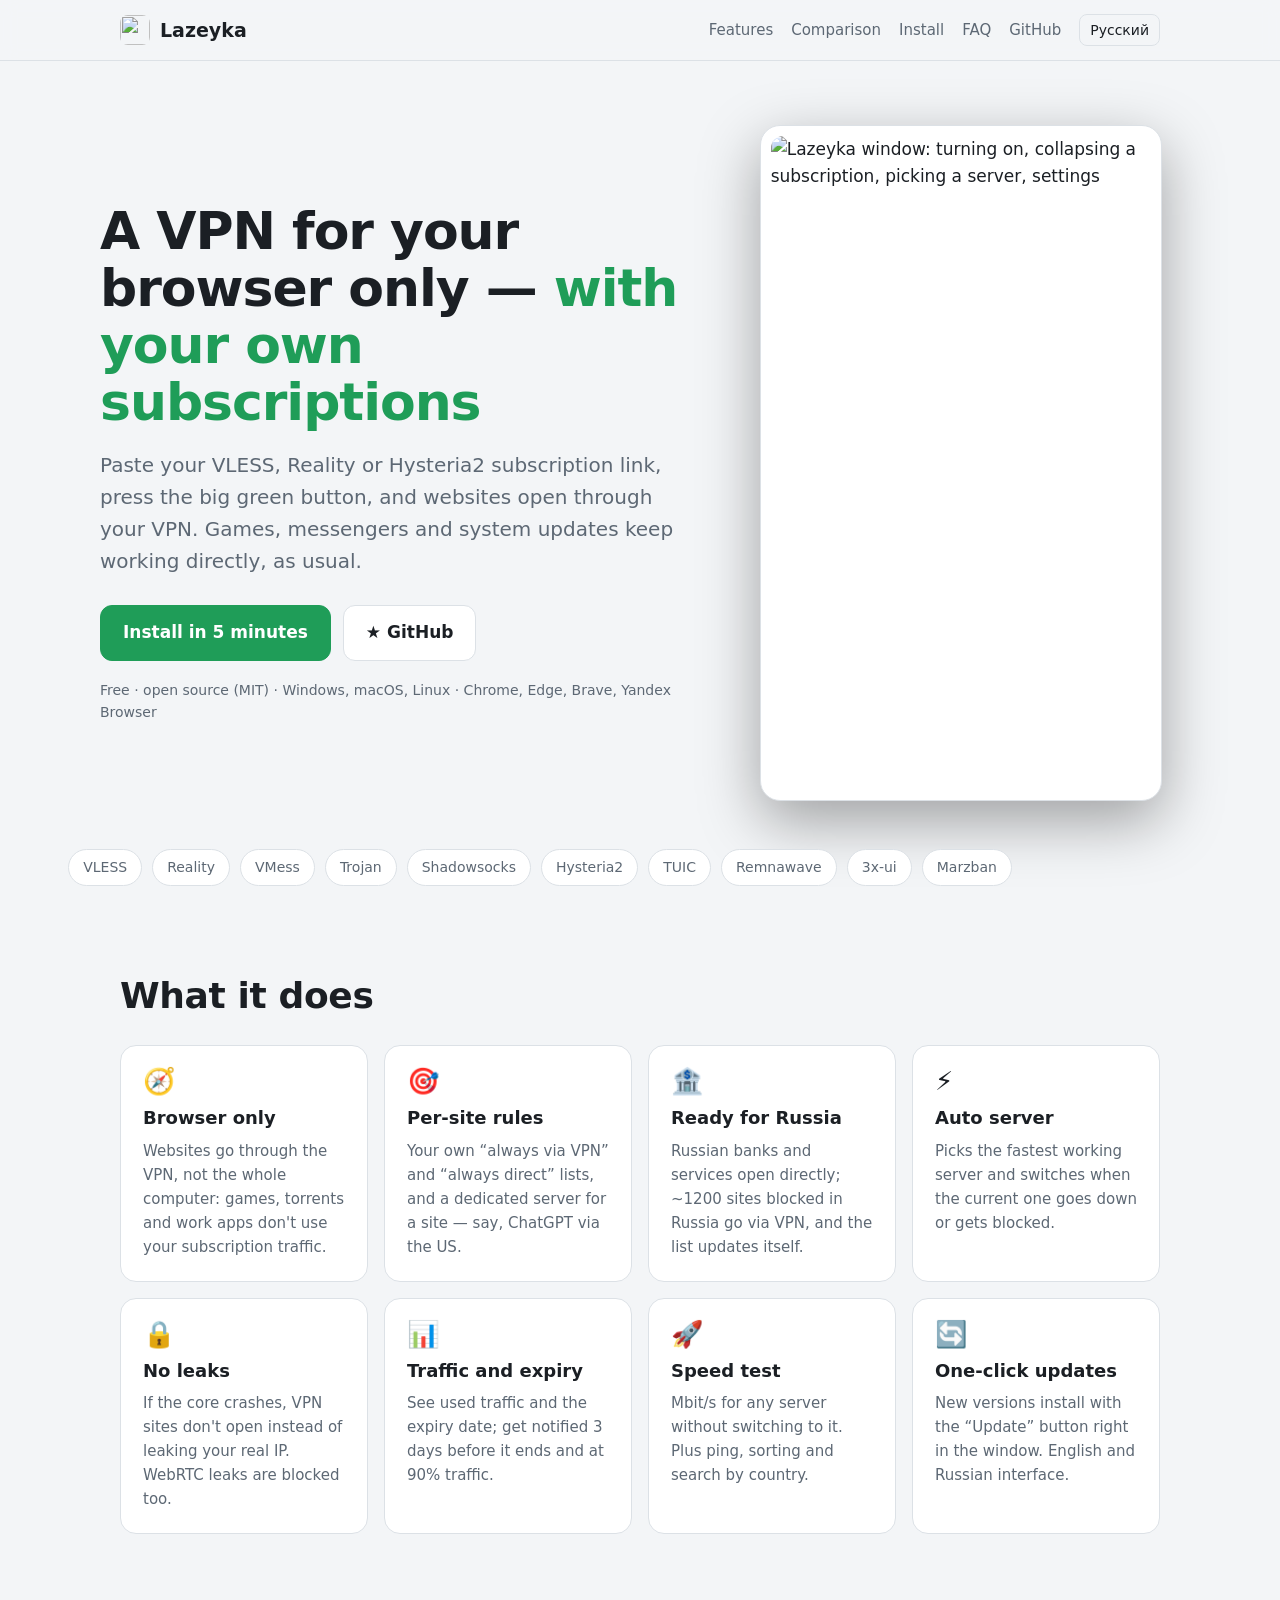
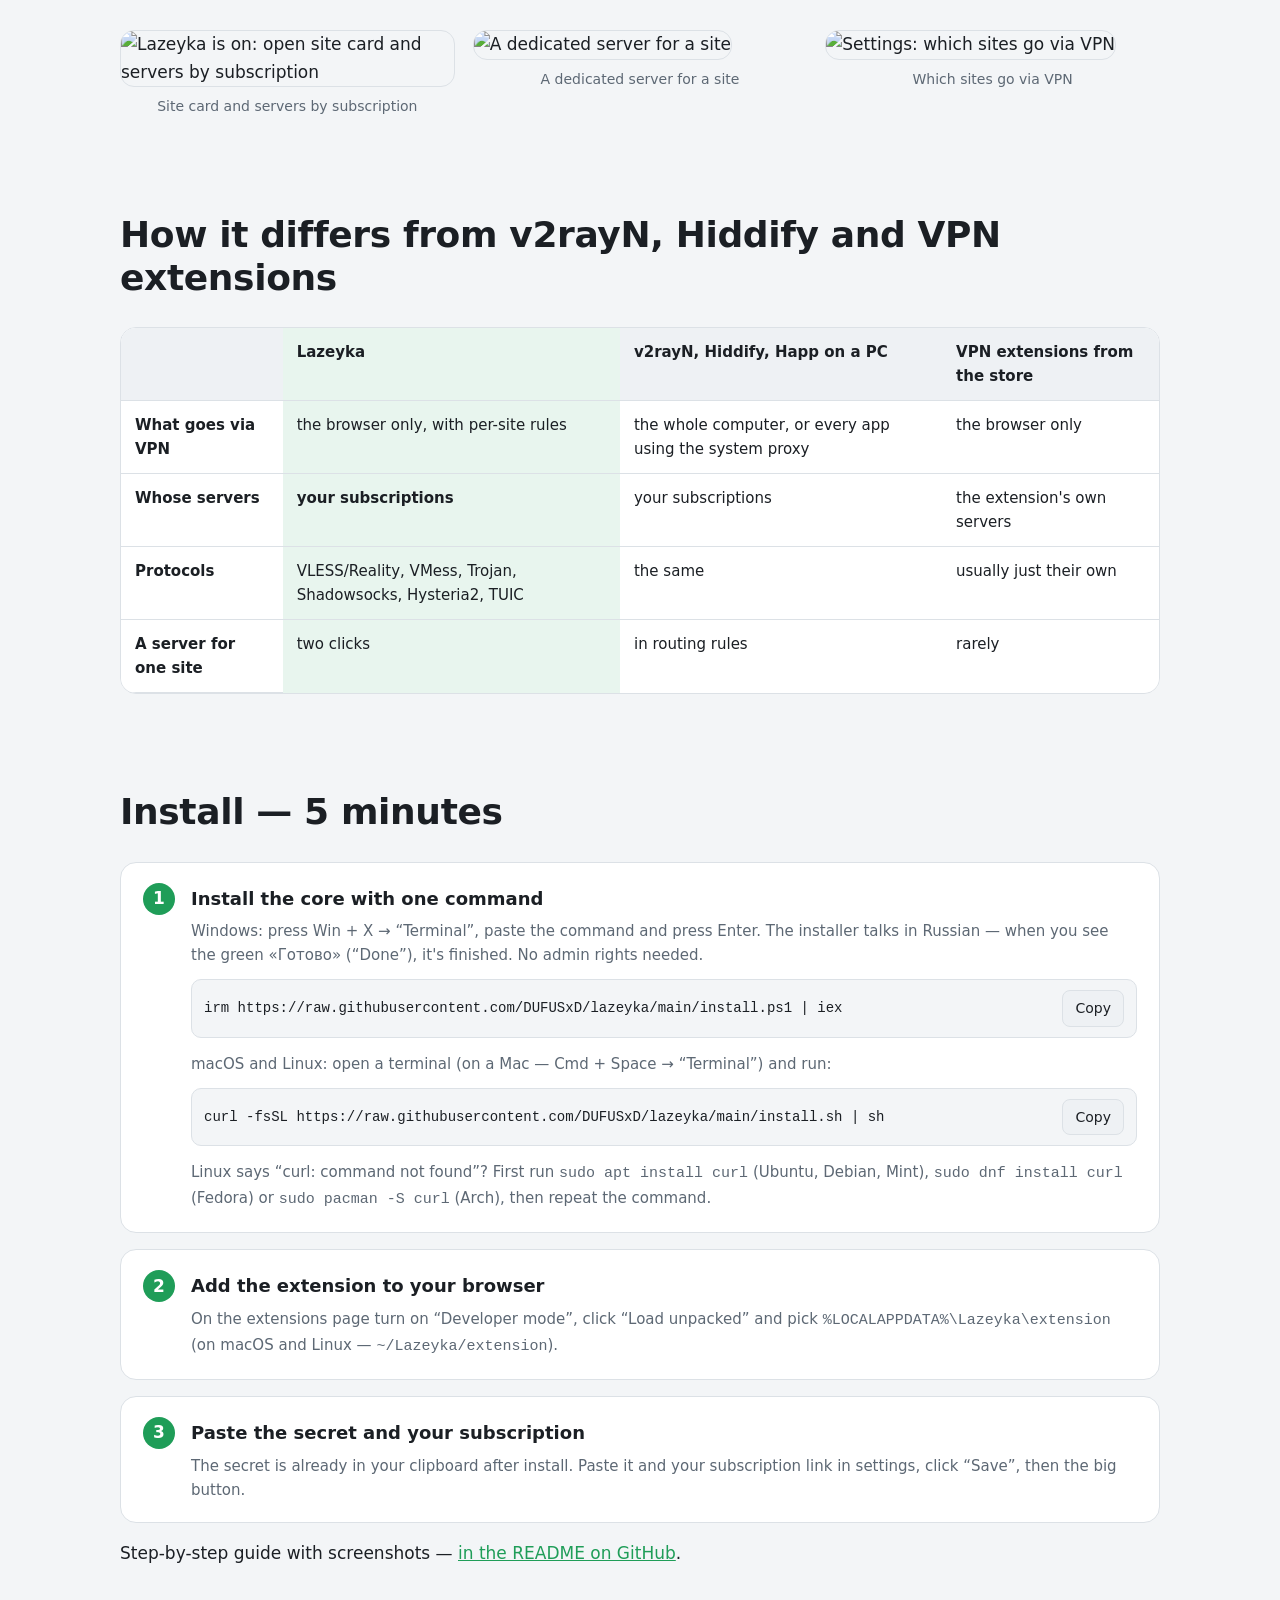
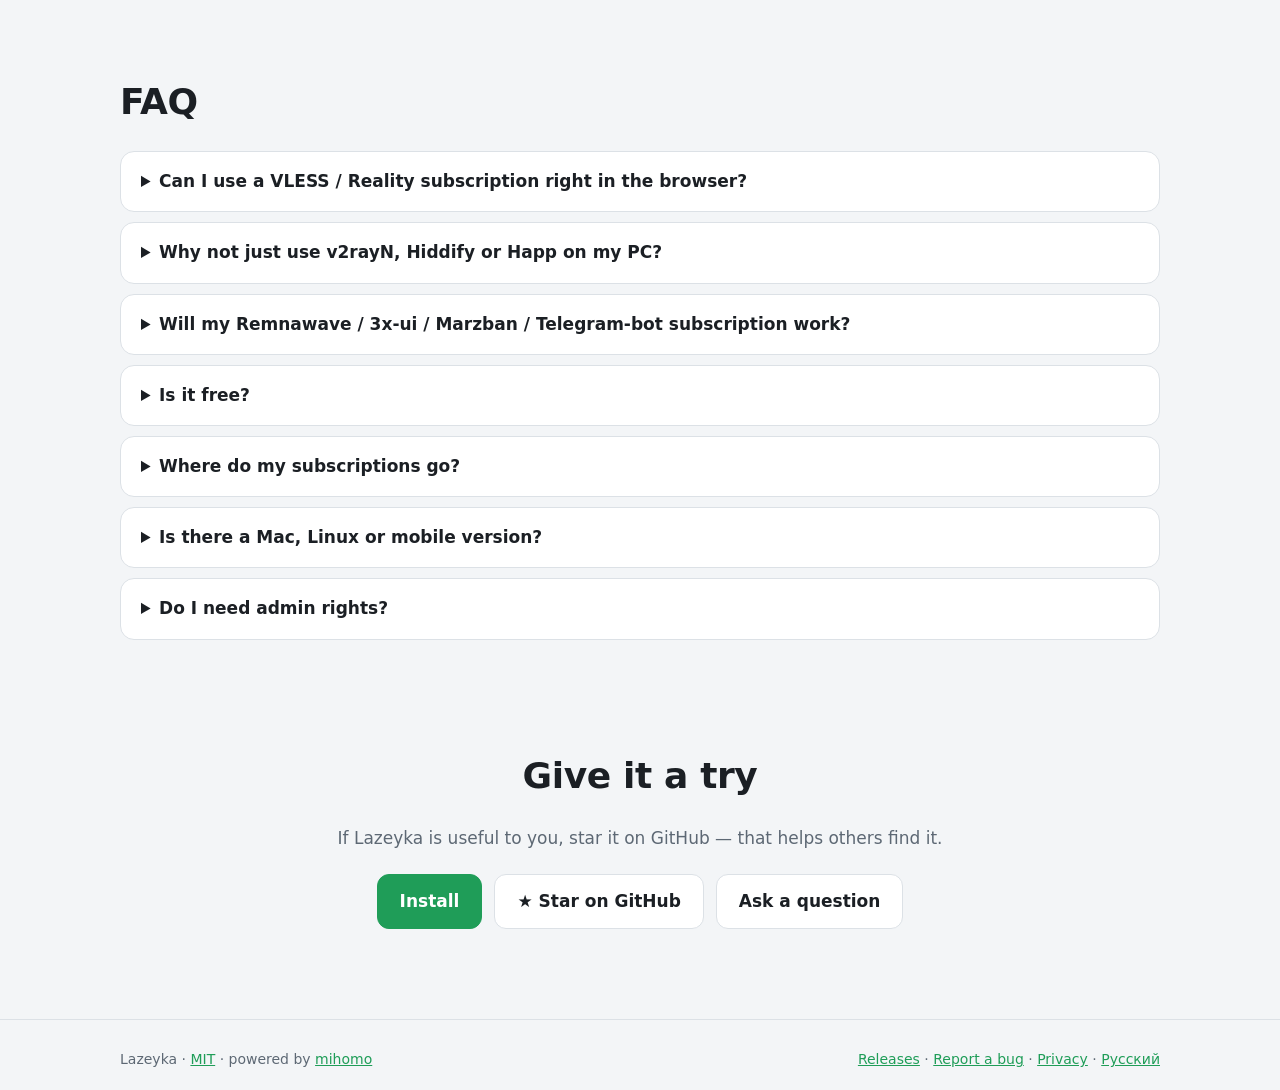
==== commit bce7cafd: "1.8.2: «Остальные сайты» — галочкой вместо переключателя, похожего на вкладки; README и сайт: curl н" ====
--- a/site/en/index.html
+++ b/site/en/index.html
@@ -110,7 +110,7 @@
     <div class="wrap gallery">
       <figure><img src="../images/main-en.png" width="720" height="1300" alt="Lazeyka is on: open site card and servers by subscription" loading="lazy"><figcaption>Site card and servers by subscription</figcaption></figure>
       <figure><img src="../images/site-server-en.png" width="720" height="1300" alt="A dedicated server for a site" loading="lazy"><figcaption>A dedicated server for a site</figcaption></figure>
-      <figure><img src="../images/settings-rules-en.png" width="720" height="1210" alt="Settings: which sites go via VPN" loading="lazy"><figcaption>Which sites go via VPN</figcaption></figure>
+      <figure><img src="../images/settings-rules-en.png" width="720" height="1212" alt="Settings: which sites go via VPN" loading="lazy"><figcaption>Which sites go via VPN</figcaption></figure>
     </div>
   </section>
 
@@ -138,7 +138,8 @@
         <li><h3>Install the core with one command</h3><p>Windows: press Win + X → “Terminal”, paste the command and press Enter. The installer talks in Russian — when you see the green «Готово» (“Done”), it's finished. No admin rights needed.</p>
           <div class="cmd"><code id="cmd">irm https://raw.githubusercontent.com/DUFUSxD/lazeyka/main/install.ps1 | iex</code><button type="button" data-copy="cmd">Copy</button></div>
           <p>macOS and Linux: open a terminal (on a Mac — Cmd + Space → “Terminal”) and run:</p>
-          <div class="cmd"><code id="cmd-sh">curl -fsSL https://raw.githubusercontent.com/DUFUSxD/lazeyka/main/install.sh | sh</code><button type="button" data-copy="cmd-sh">Copy</button></div></li>
+          <div class="cmd"><code id="cmd-sh">curl -fsSL https://raw.githubusercontent.com/DUFUSxD/lazeyka/main/install.sh | sh</code><button type="button" data-copy="cmd-sh">Copy</button></div>
+          <p>Linux says “curl: command not found”? First run <code>sudo apt install curl</code> (Ubuntu, Debian, Mint), <code>sudo dnf install curl</code> (Fedora) or <code>sudo pacman -S curl</code> (Arch), then repeat the command.</p></li>
         <li><h3>Add the extension to your browser</h3><p>On the extensions page turn on “Developer mode”, click “Load unpacked” and pick <code>%LOCALAPPDATA%\Lazeyka\extension</code> (on macOS and Linux — <code>~/Lazeyka/extension</code>).</p></li>
         <li><h3>Paste the secret and your subscription</h3><p>The secret is already in your clipboard after install. Paste it and your subscription link in settings, click “Save”, then the big button.</p></li>
       </ol>
